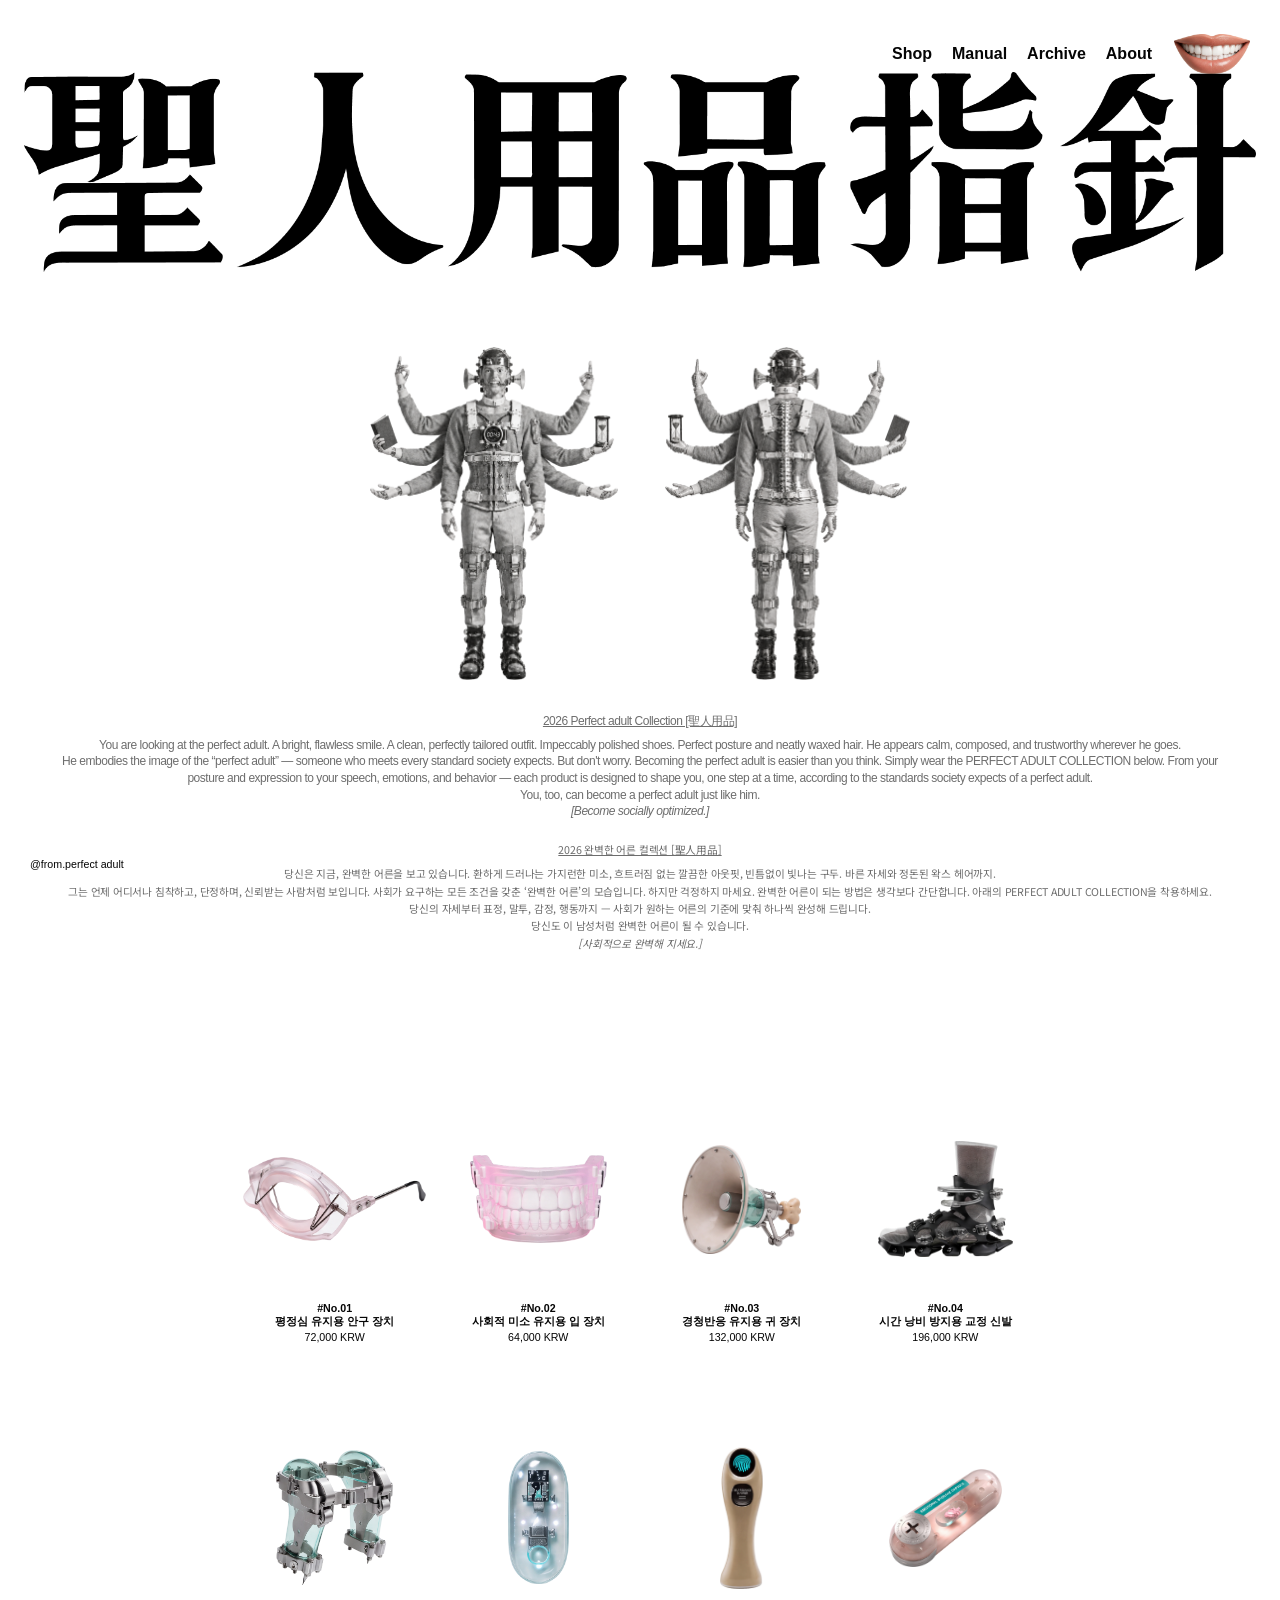
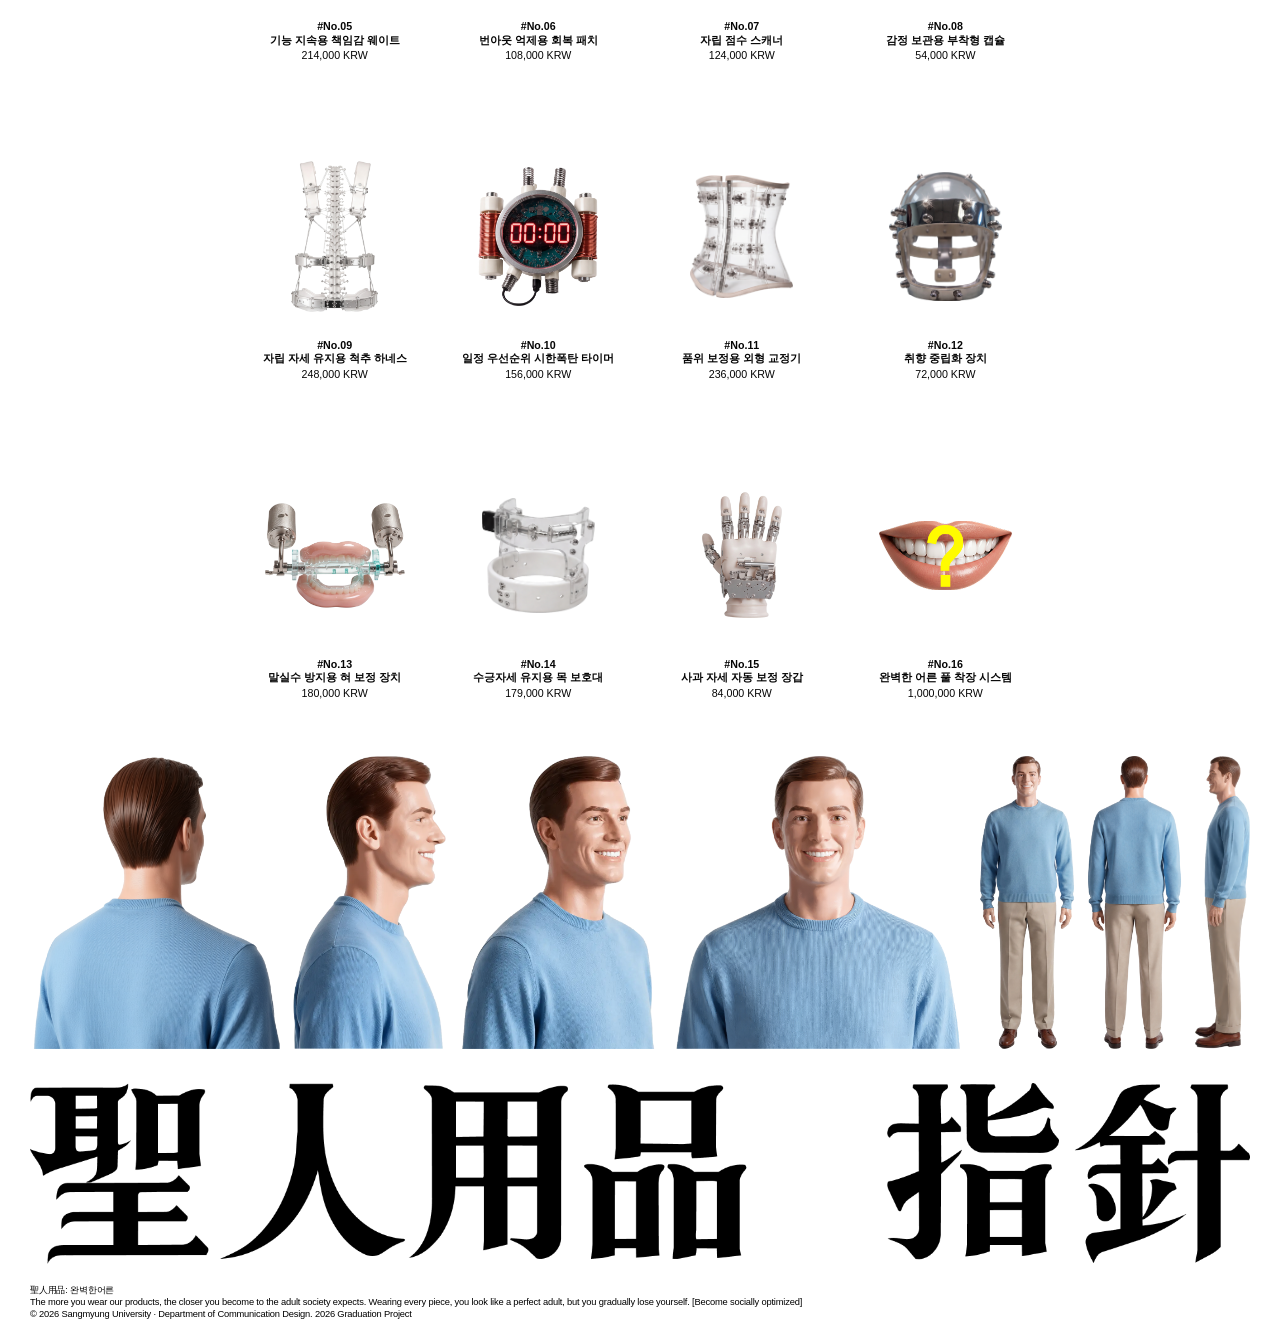
==== index.html @ 244e5c30 "Add adjustable home hero image controls" ====
<!doctype html>
<html lang="ko">
  <head>
    <meta charset="UTF-8" />
    <meta name="viewport" content="width=device-width, initial-scale=1.0" />
    <title>聖人用品指針 | Shop</title>
    <link rel="stylesheet" href="css/font.css?v=20260928-2" />
    <link rel="stylesheet" href="css/common.css?v=20260929-1" />
    <link rel="stylesheet" href="css/product-cards.css?v=20260929-1" />
    <link rel="stylesheet" href="css/pages/home.css?v=20260929-1" />
  </head>
  <body data-page="shop">
    <script src="js/shared/data.js?v=20260928-1"></script>
    <script src="js/shared/common.js?v=20260928-1"></script>
    <script src="js/pages/home.js?v=20260928-2"></script>
  </body>
</html>
---- css/font.css ----
@font-face {
  font-family: "Noto Sans KR";
  src: url("../assets/fonts/NotoSansKR-Variable.ttf") format("truetype");
  font-style: normal;
  font-weight: 100 900;
  font-display: swap;
}

@font-face {
  font-family: "SM3 Gyeonchul Myeongjo";
  src: url("../assets/fonts/SM3GyeonchulMyeongjo-Regular.otf") format("opentype");
  font-style: normal;
  font-weight: 400;
  font-display: swap;
}

@font-face {
  font-family: "Arial Narrow";
  src: local("Arial Narrow"), local("Arial");
}

:root {
  --red: #000000;
  --ink: #050505;
  --muted: #b8b8b8;
  --page: #ffffff;
  --en-font: Helvetica, "Helvetica Neue", Arial, sans-serif;
  --kr-font: Pretendard, "Noto Sans KR", "Helvetica Neue", Arial, sans-serif;
}
---- css/common.css ----
/*
  [모든 페이지 공통 수정 지도]
  - 전체 기본 글꼴/배경: html, body
  - 커서 이미지: html, body, body * 선택자
  - 상단 고정 영역: .top-bar
  - 우측 입술 버튼: .brand-toggle, .brand-mark
  - 좌측 한자 로고: .brand-title, .brand-logo
  - Shop/Manual/Archive/About 메뉴: .menu-panel, .side-nav
  - 메뉴 항목 사이 간격: .nav-primary-group
  - 왼쪽 아래 계정명: .footer-handle
  - 모든 페이지 마지막 큰 로고: .site-end, .site-end-logo
  - 마지막 설명 글: .site-end-copy
*/
* {
  box-sizing: border-box;
}

html,
body {
  margin: 0;
  width: 100%;
  min-height: 100%;
  overflow-x: hidden;
  overflow-y: auto;
  background: transparent;
  color: var(--ink);
  font-family: var(--en-font);
}

/*
  페이지 스크롤 고정 강도:
  mandatory = 휠을 놓으면 가장 가까운 구간에 확실하게 맞춤
  proximity = 구간 가까이에서만 부드럽게 맞춤
*/
html {
  scroll-snap-type: y proximity;
  scroll-behavior: smooth;
}

/* 메인은 첫 화면과 마지막 화면만 멈추고, 중간 내용은 자연스럽게 스크롤됩니다. */
.home-intro,
.detail-gallery,
.detail-related-message,
.detail-related-grid .product-tile,
.manual-intro,
.manual-section,
.archive-intro,
.archive-project,
.site-end {
  scroll-snap-align: start;
  scroll-snap-stop: normal;
}

/* 메인 첫 화면과 마지막 bottom_logo 영역은 정확히 멈춥니다. */
.home-intro,
.site-end {
  scroll-snap-stop: always;
}

a {
  color: inherit;
  text-decoration: none;
}

button,
a {
  -webkit-tap-highlight-color: transparent;
}

/* 전체 사이트 마우스 커서: 원본은 assets/Mouse cursor.png 입니다. */
html,
body,
body *,
button,
a,
input,
select,
textarea,
[role="button"] {
  cursor:
    url("../assets/graphics/mouse-cursor-large.png") 16 10,
    auto !important;
}

.site-frame {
  position: relative;
  width: 100vw;
  min-height: calc(2360px * var(--stage-scale, 1));
  overflow: visible;
  background: var(--page);
}

.top-bar {
  position: fixed;
  top: 0;
  left: 0;
  z-index: 30;
  width: 100vw;
  height: 108px;
  background: #fff;
}

.brand-toggle {
  /* 입술 버튼 위치(top/right)와 크기(width/height)입니다. */
  position: absolute;
  top: 30px;
  right: 30px;
  z-index: 33;
  display: flex;
  align-items: center;
  justify-content: center;
  width: 76px;
  height: 48px;
  padding: 0;
  border: 0;
  background: transparent;
}

.brand-mark {
  display: block;
  width: 100%;
  height: 100%;
  object-fit: contain;
}

.brand-title {
  /* 왼쪽 한자 로고의 위치입니다. */
  position: absolute;
  top: 30px;
  left: 30px;
  display: flex;
  align-items: center;
  margin: 0;
}

.brand-home {
  display: inline-flex;
  align-items: center;
  justify-content: center;
}

.brand-logo {
  display: block;
  width: 190px;
  height: auto;
}

.menu-panel {
  /* 메뉴 전체를 입술 왼쪽에 배치하는 영역입니다. */
  position: fixed;
  top: 30px;
  right: 128px;
  z-index: 31;
  display: flex;
  align-items: center;
  width: auto;
  height: 48px;
  padding: 0;
  background: transparent;
  transition:
    opacity 160ms ease,
    visibility 160ms ease;
}

.side-nav {
  font-family: "Arial Narrow", Arial, sans-serif;
  font-size: 16px;
  font-weight: 700;
  line-height: 1;
}

.side-nav {
  display: flex;
  align-items: center;
}

.nav-primary-group {
  /* Shop, Manual, Archive, About 사이의 간격입니다. */
  display: flex;
  align-items: center;
  gap: 20px;
}

.nav-primary-group {
  margin: 0;
}

.side-nav a {
  display: block;
  margin: 0;
  white-space: nowrap;
}

.side-nav a.active {
  font-weight: inherit;
}

.collection-index {
  display: none;
}

.menus-hidden .menu-panel {
  opacity: 0;
  pointer-events: none;
  visibility: hidden;
}

.footer-handle {
  position: fixed;
  left: calc(30px * var(--stage-scale, 1));
  bottom: calc(32px * var(--stage-scale, 1));
  z-index: 20;
  margin: 0;
  font-size: calc(16px * var(--stage-scale, 1));
  transition: opacity 180ms ease;
}

.site-end-visible .footer-handle {
  opacity: 0;
  pointer-events: none;
}

/* 모든 페이지의 마지막 화면: 로고 크기와 위 간격은 여기서 조정합니다. */
.site-end {
  position: relative;
  z-index: 2;
  width: 100%;
  padding: calc(5px * var(--stage-scale, 1)) 30px 24px;
  background: #fff;
  color: #000;
}

.site-end-logo {
  display: block;
  width: 100%;
  height: auto;
}

/* 하단 프로젝트 정보: Helvetica Neue / 14px / 행간 18px / 자간 -2% */
.site-end-copy {
  margin-top: calc(30px * var(--stage-scale, 1));
  font-family: var(--en-font);
  font-size: calc(14px * var(--stage-scale, 1));
  font-weight: 500;
  line-height: calc(18px * var(--stage-scale, 1));
  letter-spacing: -0.02em;
}

.site-end-copy p {
  margin: 0;
}

@media (max-width: 760px) {
  html {
    scroll-snap-type: y proximity;
  }

  .site-end {
    padding: 90px 16px 18px;
  }

  .site-end-copy {
    margin-top: 10px;
    font-size: 10px;
    line-height: 13px;
  }

  .brand-toggle {
    top: 14px;
    right: 14px;
    width: 54px;
    height: 34px;
  }

  .menu-panel {
    right: 82px;
    height: 62px;
  }

  .side-nav {
    font-size: 12px;
  }

  .nav-primary-group {
    gap: 14px;
  }
}
---- css/product-cards.css ----
/*
  [제품 카드 수정 지도]
  - 카드 하나의 기본 크기: .product-tile
  - 제품별 PNG 크기: 각 .product-tile[data-slot="번호"]의 --image-width
  - 제품별 착용컷 크기: --model-image-width
  - 이미지 영역 높이: .product-link
  - 기본 제품 이미지: .product-image
  - 마우스 오버 착용 이미지: .product-hover-image
  - 번호 글자: .product-number
  - 한글 제품명: .product-name
  - 가격: .product-price
*/
.product-tile {
  position: relative;
  --image-max-height: 270px;
  --model-image-width: var(--image-width);
  --model-image-max-height: 270px;
  width: calc(300px * var(--stage-scale, 1));
  min-height: calc(365px * var(--stage-scale, 1));
  text-align: center;
}

/* 상품별 제품 PNG 너비 조정은 --image-width에서 하면 됩니다. */
/* 상품별 인물 착용컷 PNG 너비 조정은 --model-image-width에서 하면 됩니다. */
.product-tile[data-slot="1"] {
  --image-width: 275px;
  --model-image-width: 240px;
}

.product-tile[data-slot="2"] {
  --image-width: 205px;
  --model-image-width: 240px;
}

.product-tile[data-slot="3"] {
  --image-width: 179px;
  --model-image-width: 240px;
}

.product-tile[data-slot="4"] {
  --image-width: 202px;
  --model-image-width: 240px;
}

.product-tile[data-slot="5"] {
  --image-width: 175px;
  --model-image-width: 240px;
}

.product-tile[data-slot="6"] {
  --image-width: 91px;
  --model-image-width: 240px;
}

.product-tile[data-slot="7"] {
  --image-width: 65px;
  --model-image-width: 240px;
}

.product-tile[data-slot="8"] {
  --image-width: 170px;
  --model-image-width: 240px;
}

.product-tile[data-slot="9"] {
  --image-width: 130px;
  --model-image-width: 240px;
}

/* 10번 제품: 제품 이미지와 인물 이미지 크기를 각각 조정 */
.product-tile[data-slot="10"] {
  --image-width: 180px;
  --image-max-height: 240px;
  --model-image-width: 230px;
  --model-image-max-height: 270px;
}

/* 11번 제품 */
.product-tile[data-slot="11"] {
  --image-width: 155px;
  --image-max-height: 240px;
  --model-image-width: 230px;
  --model-image-max-height: 270px;
}

/* 12번 제품 */
.product-tile[data-slot="12"] {
  --image-width: 170px;
  --image-max-height: 270px;
  --model-image-width: 230px;
  --model-image-max-height: 270px;
}

/* 13번 제품 */
.product-tile[data-slot="13"] {
  --image-width: 210px;
  --image-max-height: 270px;
  --model-image-width: 230px;
  --model-image-max-height: 270px;
}

/* 14번 제품 */
.product-tile[data-slot="14"] {
  --image-width: 170px;
  --image-max-height: 270px;
  --model-image-width: 230px;
  --model-image-max-height: 270px;
}

.product-tile[data-slot="15"] {
  --image-width: 120px;
  --model-image-width: 230px;
}

.product-tile[data-slot="16"] {
  --image-width: 200px;
  --model-image-width: 230px;
}

.product-link {
  /* 이미지가 들어가는 고정 높이 영역입니다. */
  position: relative;
  display: flex;
  align-items: center;
  justify-content: center;
  width: 100%;
  height: calc(270px * var(--stage-scale, 1));
}

.product-image {
  /* 기본 제품 PNG의 실제 표시 크기와 위치입니다. */
  display: block;
  width: calc(var(--image-width, 250px) * var(--stage-scale, 1));
  height: auto;
  max-width: 100%;
  max-height: calc(var(--image-max-height, 270px) * var(--stage-scale, 1));
  object-fit: contain;
  cursor: pointer;
  opacity: 1;
  transition:
    opacity 500ms ease,
    filter 500ms ease;
}

.product-hover-image {
  /* 마우스를 올렸을 때 나타나는 착용컷의 크기와 위치입니다. */
  position: absolute;
  top: 50%;
  left: 50%;
  display: block;
  width: calc(
    var(--model-image-width, var(--image-width, 250px)) * var(--stage-scale, 1)
  );
  height: auto;
  max-width: 100%;
  max-height: calc(
    var(--model-image-max-height, 270px) * var(--stage-scale, 1)
  );
  object-fit: contain;
  opacity: 0;
  pointer-events: none;
  transform: translate(-50%, -50%);
  transition:
    opacity 500ms ease,
    filter 500ms ease;
}

.product-link:hover .product-image {
  filter: contrast(1.04) saturate(1.05);
}

.product-tile.is-model-visible .product-image {
  opacity: 0;
}

.product-tile.is-model-visible .product-hover-image {
  opacity: 1;
  filter: contrast(1.04) saturate(1.05);
}

/* 제품 번호, 이름과 가격 폰트/간격 조정은 여기서 하면 됩니다. */
.product-number {
  margin: calc(20px * var(--stage-scale, 1)) 0
    calc(4px * var(--stage-scale, 1));
  font-family: "Arial Narrow", Arial, sans-serif;
  font-size: calc(16px * var(--stage-scale, 1));
  font-weight: 900;
  line-height: 1;
}

.product-name {
  display: flex;
  align-items: flex-start;
  justify-content: center;
  min-height: calc(4px * var(--stage-scale, 1));
  margin: 0 0 calc(7px * var(--stage-scale, 1));
  font-size: calc(16px * var(--stage-scale, 1));
  font-weight: 900;
  line-height: 1.05;
  text-transform: uppercase;
  word-break: keep-all;
}

.product-price {
  margin: 0;
  font-family: "Arial Narrow", Arial, sans-serif;
  font-size: calc(16px * var(--stage-scale, 1));
  line-height: 1;
}
---- css/pages/home.css ----
/*
  [메인페이지 수정 지도]
  - 페이지 전체 30px 여백: .shop-page
  - 첫 화면 높이/위치/세 칸 구성: .home-intro
  - 영문 글꼴: .intro-copy-english
  - 한글 글꼴: .intro-copy-korean
  - 중앙 인물 전체 크기와 위치: .intro-hero-figure, .intro-hero-image-pair
  - 앞 흑백 이미지: .intro-hero-image-front-gray
  - 앞 컬러 이미지: .intro-hero-image-front-color
  - 뒤 흑백 이미지: .intro-hero-image-back-gray
  - 뒤 컬러 이미지: .intro-hero-image-back-color
  - 두 번째 인물 각도 이미지: .people-section, .people-image
  - 제품 목록 위치와 간격: .shop-grid
*/
body[data-page="shop"] .site-frame {
  min-height: calc(3650px * var(--stage-scale, 1));
  background: #fff;
}

.shop-page {
  position: relative;
  min-height: calc(3650px * var(--stage-scale, 1));
  /* 화면 크기와 관계없이 실제 30px 바깥 여백 */
  padding: 0 30px 30px;
  background: #fff;
}

body[data-page="shop"] .brand-title {
  display: none;
}

/* 메인페이지 입술 버튼도 실제 30px 바깥 여백선에 맞춥니다. */
body[data-page="shop"] .brand-toggle {
  top: 30px;
  right: 30px;
  left: auto;
}

body[data-page="shop"] .footer-handle {
  left: 30px;
  bottom: 30px;
}

.home-scroll-logo {
  position: fixed;
  top: calc(108px * var(--stage-scale, 1));
  left: 50%;
  z-index: 32;
  display: block;
  width: calc(100vw - 48px);
  transform: translateX(-50%);
  transform-origin: left top;
  transition:
    top 220ms ease,
    left 220ms ease,
    width 220ms ease,
    transform 220ms ease;
}

.home-scroll-logo.is-small {
  top: 30px;
  left: 30px;
  width: 190px;
  transform: none;
}

.home-scroll-logo img {
  display: block;
  width: 100%;
  height: auto;
}

/* 첫 화면: 큰 로고 아래 정면/뒷면 이미지와 소개문 */
.home-intro {
  position: relative;
  display: flex;
  flex-direction: column;
  align-items: center;
  justify-content: flex-start;
  width: 100%;
  min-height: 100vh;
  padding: calc(520px * var(--stage-scale, 1)) 0
    calc(56px * var(--stage-scale, 1));
  overflow: visible;
  background: #fff;
}

.intro-hero-figure {
  display: grid;
  grid-template-columns: repeat(2, auto);
  align-items: end;
  justify-content: center;
  column-gap: calc(70px * var(--stage-scale, 1));
  width: 100%;
  margin: 0 0 calc(50px * var(--stage-scale, 1));
}

.intro-hero-image-pair {
  position: relative;
  display: block;
  height: calc(500px * var(--stage-scale, 1));
  max-height: 60vh;
}

.intro-hero-image-pair-front {
  aspect-ratio: 997 / 1343;
}

.intro-hero-image-pair-back {
  aspect-ratio: 984 / 1339;
}

.intro-hero-image {
  position: absolute;
  inset: 0;
  display: block;
  width: 100%;
  height: 100%;
  object-fit: fill;
}

/* 인물 이미지 개별 위치/크기 조정
   translate(X, Y): 위치입니다. 예) translate(10px, -20px)
   scale(1): 크기입니다. 예) scale(1.05)는 5% 크게, scale(0.95)는 5% 작게
*/

/* 앞모습 흑백 이미지 위치/크기 */
.intro-hero-image-front-gray {
  transform: translate(0, 0) scale(1);
}

/* 앞모습 컬러 이미지 위치/크기 */
.intro-hero-image-front-color {
  transform: translate(0, 0) scale(1);
}

/* 뒷모습 흑백 이미지 위치/크기 */
.intro-hero-image-back-gray {
  transform: translate(0, 0) scale(1);
}

/* 뒷모습 컬러 이미지 위치/크기 */
.intro-hero-image-back-color {
  transform: translate(0, 0) scale(1);
}

.intro-hero-image-color {
  opacity: 0;
  transition:
    opacity 180ms ease,
    transform 180ms ease;
}

@media (hover: hover) {
  .intro-hero-image-pair:hover .intro-hero-image-color {
    opacity: 1;
  }
}

.intro-copy {
  position: relative;
  z-index: 2;
  width: min(calc(1760px * var(--stage-scale, 1)), 100%);
  color: #6d6d6d;
}
/* 소개글 */
/* 영문 폰트: 20px / 행간 28px / 자간 -3% */
.intro-copy-english {
  font-family: var(--en-font);
  font-size: calc(18px * var(--stage-scale, 1));
  line-height: calc(25px * var(--stage-scale, 1));
  letter-spacing: -0.04em;
  text-align: center;
}

/* 한글 폰트: 22px / 행간 26px / 자간 -2% */
.intro-copy-korean {
  margin-top: calc(32px * var(--stage-scale, 1));
  font-family: var(--kr-font);
  font-size: calc(16px * var(--stage-scale, 1));
  line-height: calc(26px * var(--stage-scale, 1));
  letter-spacing: -0.02em;
  text-align: center;
  word-break: keep-all;
  overflow-wrap: normal;
}

.intro-copy h2 {
  margin: 0 0 calc(10px * var(--stage-scale, 1));
  font: inherit;
  font-weight: 400;
  text-decoration: underline;
  text-underline-offset: calc(2px * var(--stage-scale, 1));
}

.intro-copy p {
  margin: 0;
}

.intro-copy em {
  font-style: italic;
}

/* 두 번째 화면: 합쳐 둔 인물 이미지는 크기만 여기서 조절합니다. */
.people-section {
  display: flex;
  align-items: flex-end;
  justify-content: center;
  width: 100%;
  min-height: auto;
  padding: 0;
  overflow: visible;
  background: #fff;
}

.people-image {
  display: block;
  width: 100%;
  height: auto;
  object-fit: contain;
  object-position: center bottom;
}

.shop-section {
  position: relative;
  min-height: calc(2050px * var(--stage-scale, 1));
  background: #fff;
}

/* 메인 상품 위치 조정: 전체 위치와 간격은 여기서 바꾸면 됩니다. */
.shop-grid {
  position: absolute;
  top: calc(180px * var(--stage-scale, 1));
  left: calc(307px * var(--stage-scale, 1));
  right: calc(307px * var(--stage-scale, 1));
  display: grid;
  grid-template-columns: repeat(4, calc(300px * var(--stage-scale, 1)));
  justify-content: space-between;
  row-gap: calc(112px * var(--stage-scale, 1));
  min-height: calc(1800px * var(--stage-scale, 1));
}

@media (max-width: 760px) {
  .home-scroll-logo {
    top: 22vw;
    width: calc(100vw - 20px);
  }

  .home-scroll-logo.is-small {
    top: 16px;
    left: 16px;
    width: 108px;
  }

  .home-intro {
    min-height: 100svh;
    padding-top: 46vw;
  }

  .intro-hero-figure {
    grid-template-columns: repeat(2, minmax(0, 1fr));
    column-gap: 18px;
    margin-bottom: 28px;
  }

  .intro-hero-image-pair {
    width: 100%;
    height: auto;
    max-height: none;
  }

  .intro-copy {
    width: 100%;
  }

  .intro-copy,
  .intro-copy-korean {
    text-align: center;
  }

  .intro-copy-english {
    font-size: 15px;
    line-height: 20px;
  }

  .intro-copy-korean {
    font-size: 15px;
    line-height: 22px;
  }
}
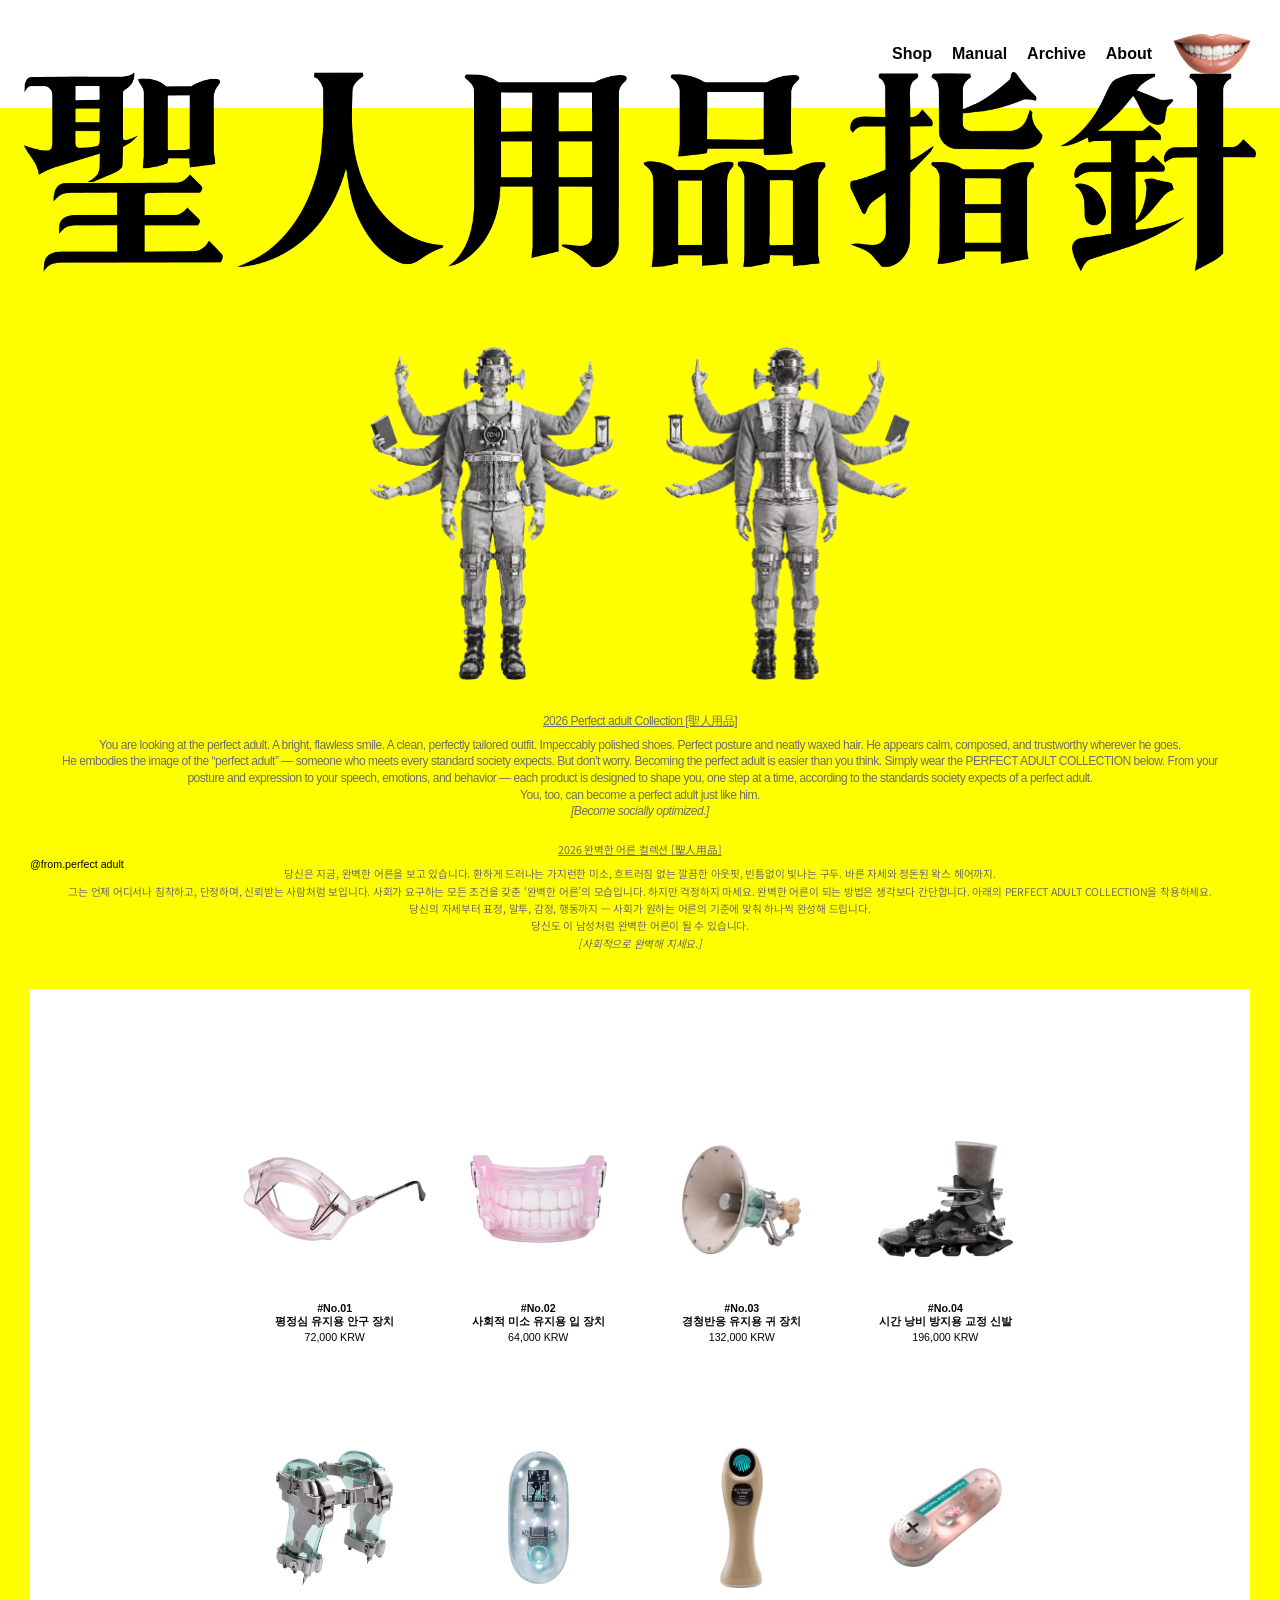
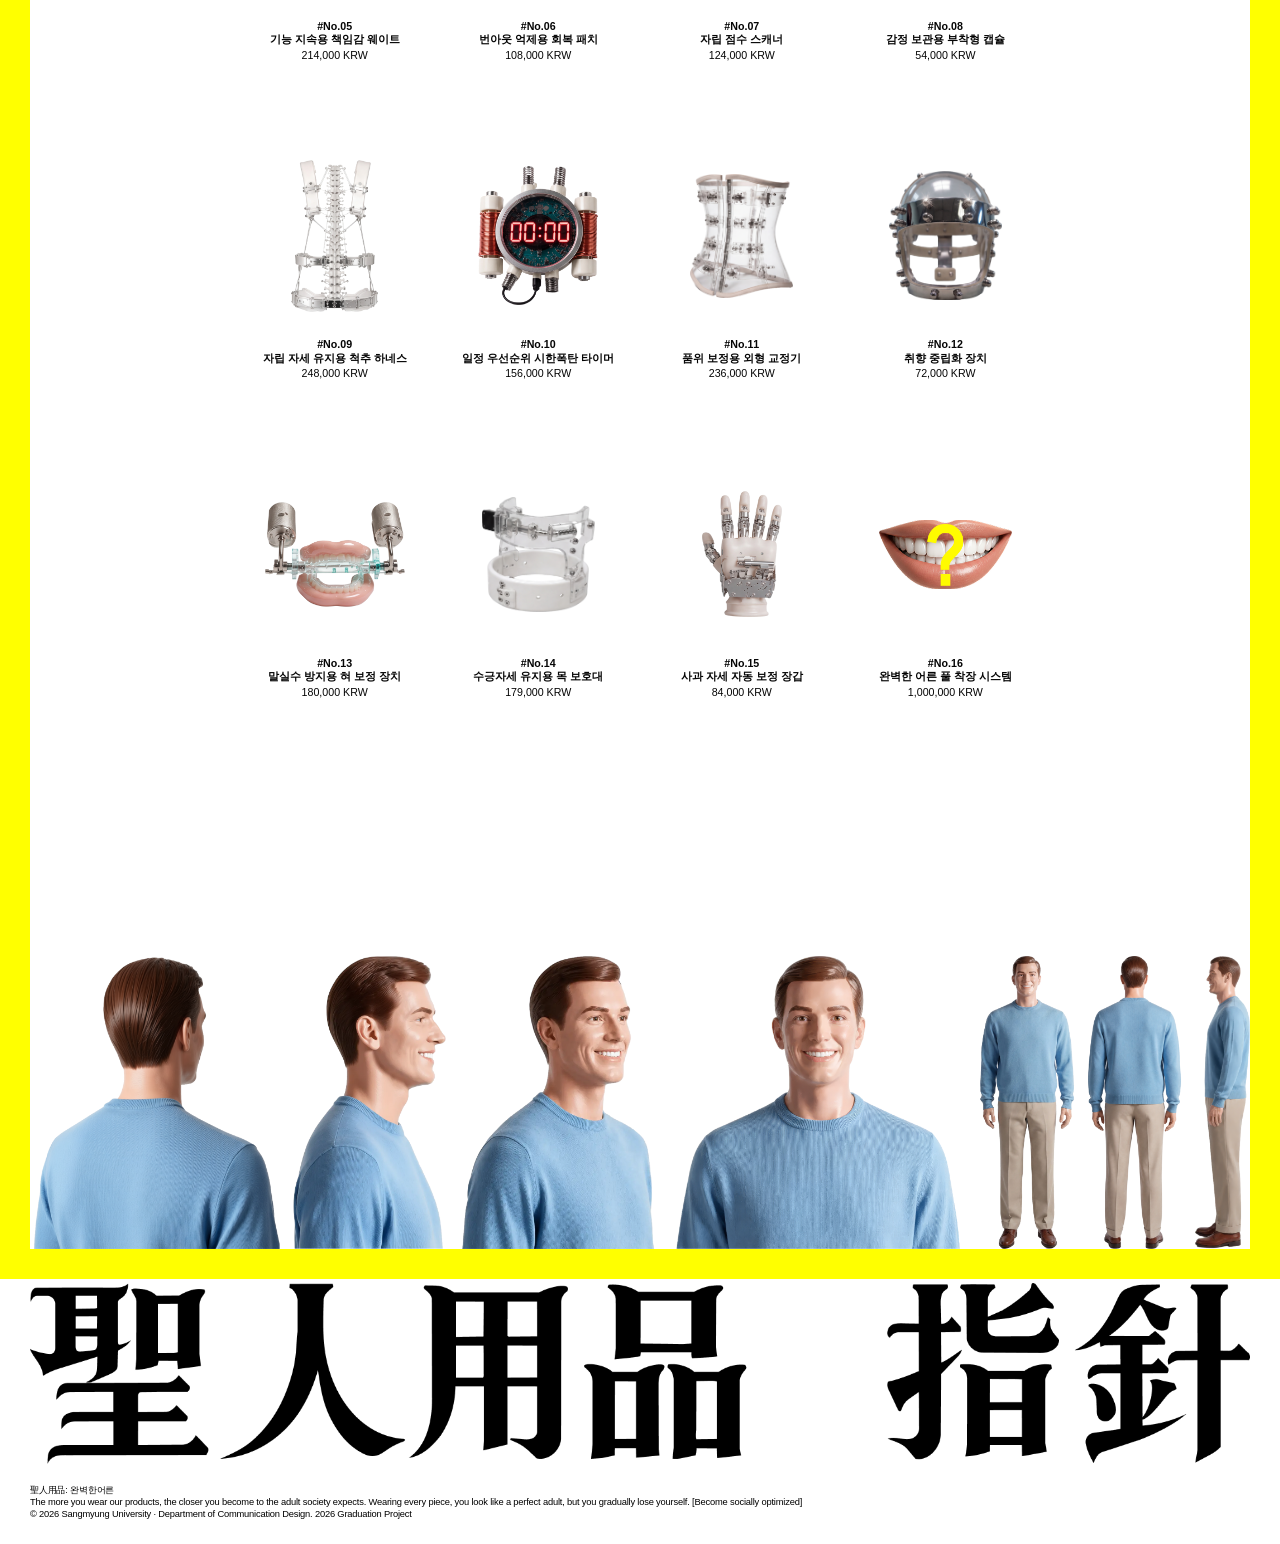
==== commit bc9803d7: "Adjust home sections and manual header colors" ====
--- a/index.html
+++ b/index.html
@@ -7,7 +7,7 @@
     <link rel="stylesheet" href="css/font.css?v=20260928-2" />
     <link rel="stylesheet" href="css/common.css?v=20260929-1" />
     <link rel="stylesheet" href="css/product-cards.css?v=20260929-1" />
-    <link rel="stylesheet" href="css/pages/home.css?v=20260929-1" />
+    <link rel="stylesheet" href="css/pages/home.css?v=20260929-2" />
   </head>
   <body data-page="shop">
     <script src="js/shared/data.js?v=20260928-1"></script>
--- a/css/pages/home.css
+++ b/css/pages/home.css
@@ -11,10 +11,11 @@
   - 뒤 컬러 이미지: .intro-hero-image-back-color
   - 두 번째 인물 각도 이미지: .people-section, .people-image
   - 제품 목록 위치와 간격: .shop-grid
+  - 제품 목록과 하단 사람 이미지 사이 간격: .shop-section
 */
 body[data-page="shop"] .site-frame {
   min-height: calc(3650px * var(--stage-scale, 1));
-  background: #fff;
+  background: #FFFF00;
 }
 
 .shop-page {
@@ -22,7 +23,7 @@
   min-height: calc(3650px * var(--stage-scale, 1));
   /* 화면 크기와 관계없이 실제 30px 바깥 여백 */
   padding: 0 30px 30px;
-  background: #fff;
+  background: #FFFF00;
 }
 
 body[data-page="shop"] .brand-title {
@@ -82,7 +83,7 @@
   padding: calc(520px * var(--stage-scale, 1)) 0
     calc(56px * var(--stage-scale, 1));
   overflow: visible;
-  background: #fff;
+  background: #FFFF00;
 }
 
 .intro-hero-figure {
@@ -119,9 +120,11 @@
   object-fit: fill;
 }
 
-/* 인물 이미지 개별 위치/크기 조정
+/* 인물 이미지 개별 위치/크기 조정:
+   원본 흑백/컬러 이미지 크기가 서로 달라서 여기서 겹침을 맞춥니다.
    translate(X, Y): 위치입니다. 예) translate(10px, -20px)
    scale(1): 크기입니다. 예) scale(1.05)는 5% 크게, scale(0.95)는 5% 작게
+   컬러가 흑백보다 크면 컬러 scale을 0.92처럼 줄이면 됩니다.
 */
 
 /* 앞모습 흑백 이미지 위치/크기 */
@@ -131,7 +134,7 @@
 
 /* 앞모습 컬러 이미지 위치/크기 */
 .intro-hero-image-front-color {
-  transform: translate(0, 0) scale(1);
+  transform: translate(0, 0) scale(0.922);
 }
 
 /* 뒷모습 흑백 이미지 위치/크기 */
@@ -141,7 +144,7 @@
 
 /* 뒷모습 컬러 이미지 위치/크기 */
 .intro-hero-image-back-color {
-  transform: translate(0, 0) scale(1);
+  transform: translate(0, 0) scale(0.915);
 }
 
 .intro-hero-image-color {
@@ -223,7 +226,8 @@
 
 .shop-section {
   position: relative;
-  min-height: calc(2050px * var(--stage-scale, 1));
+  /* 제품 목록과 아래 사람 이미지 사이 간격: 숫자를 키우면 사람 이미지가 더 아래로 내려갑니다. */
+  min-height: calc(2350px * var(--stage-scale, 1));
   background: #fff;
 }
 
@@ -236,7 +240,7 @@
   display: grid;
   grid-template-columns: repeat(4, calc(300px * var(--stage-scale, 1)));
   justify-content: space-between;
-  row-gap: calc(112px * var(--stage-scale, 1));
+  row-gap: calc(110px * var(--stage-scale, 1));
   min-height: calc(1800px * var(--stage-scale, 1));
 }
 
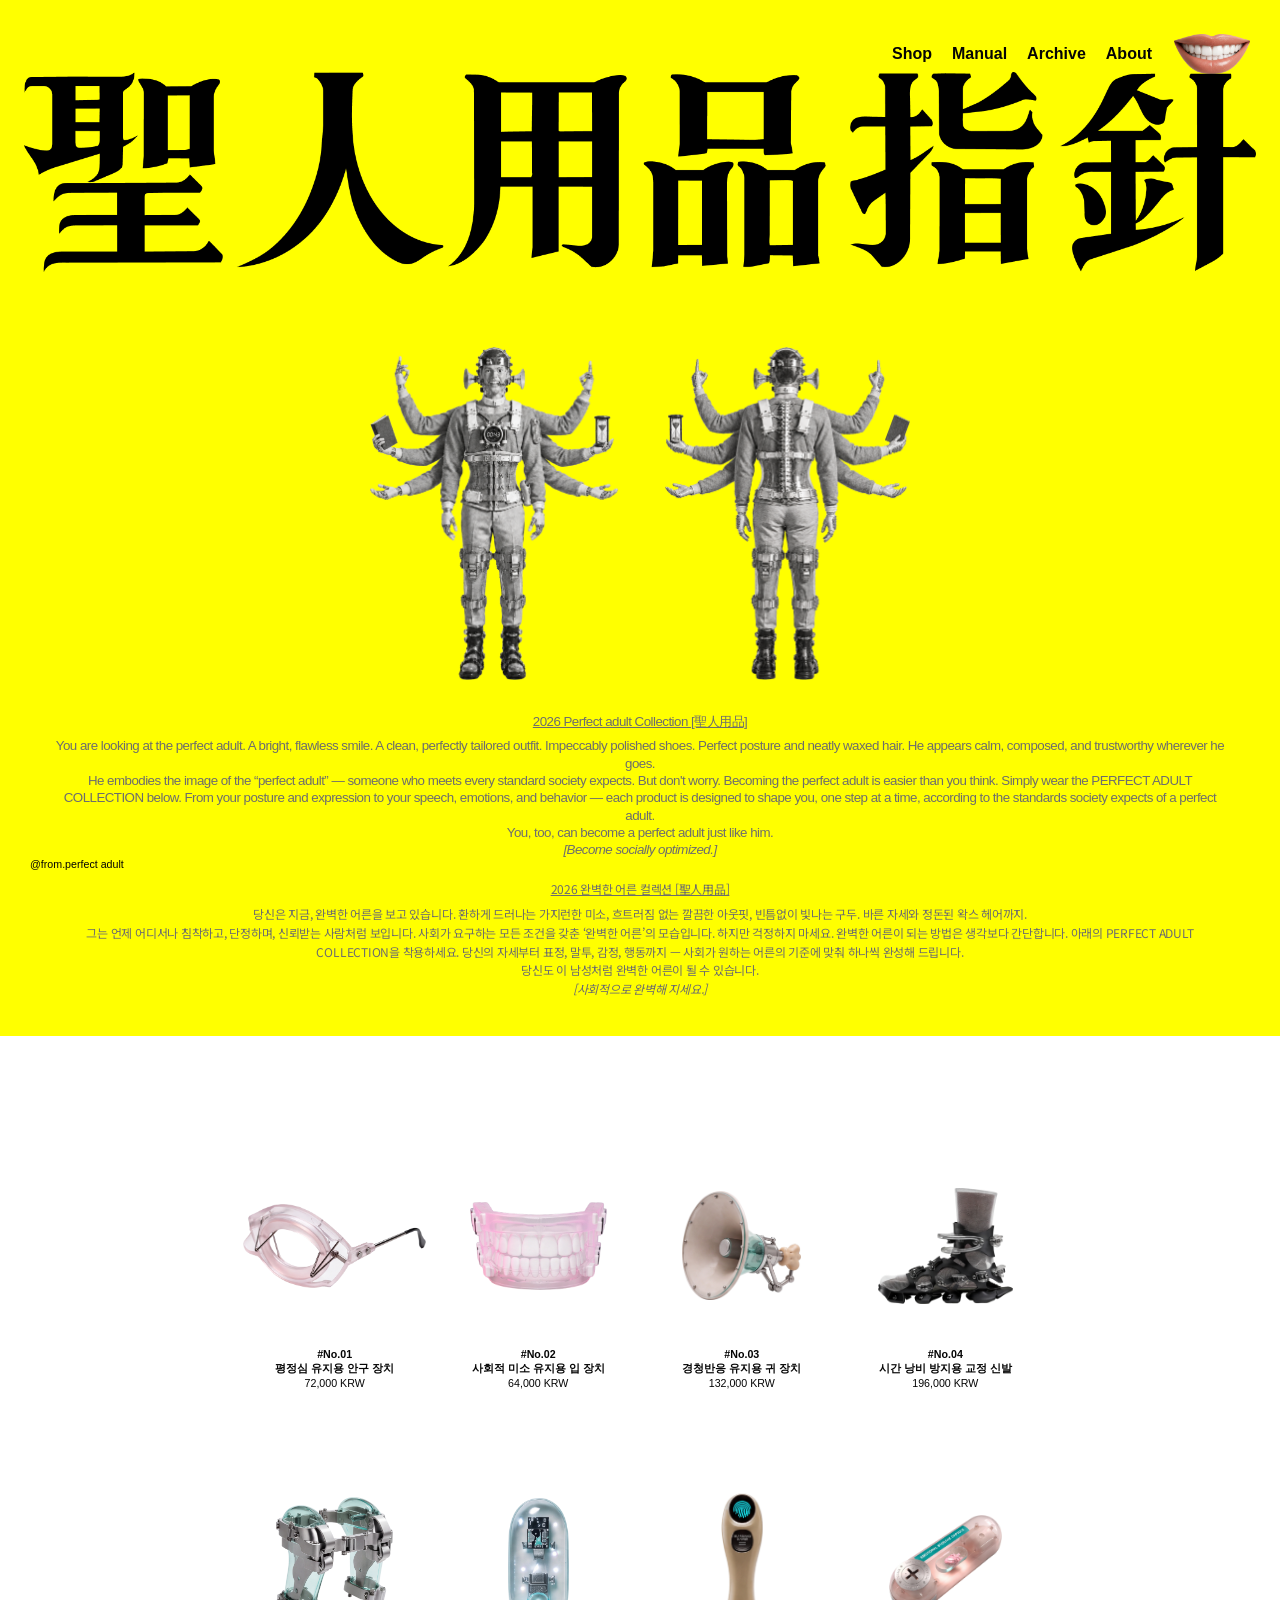
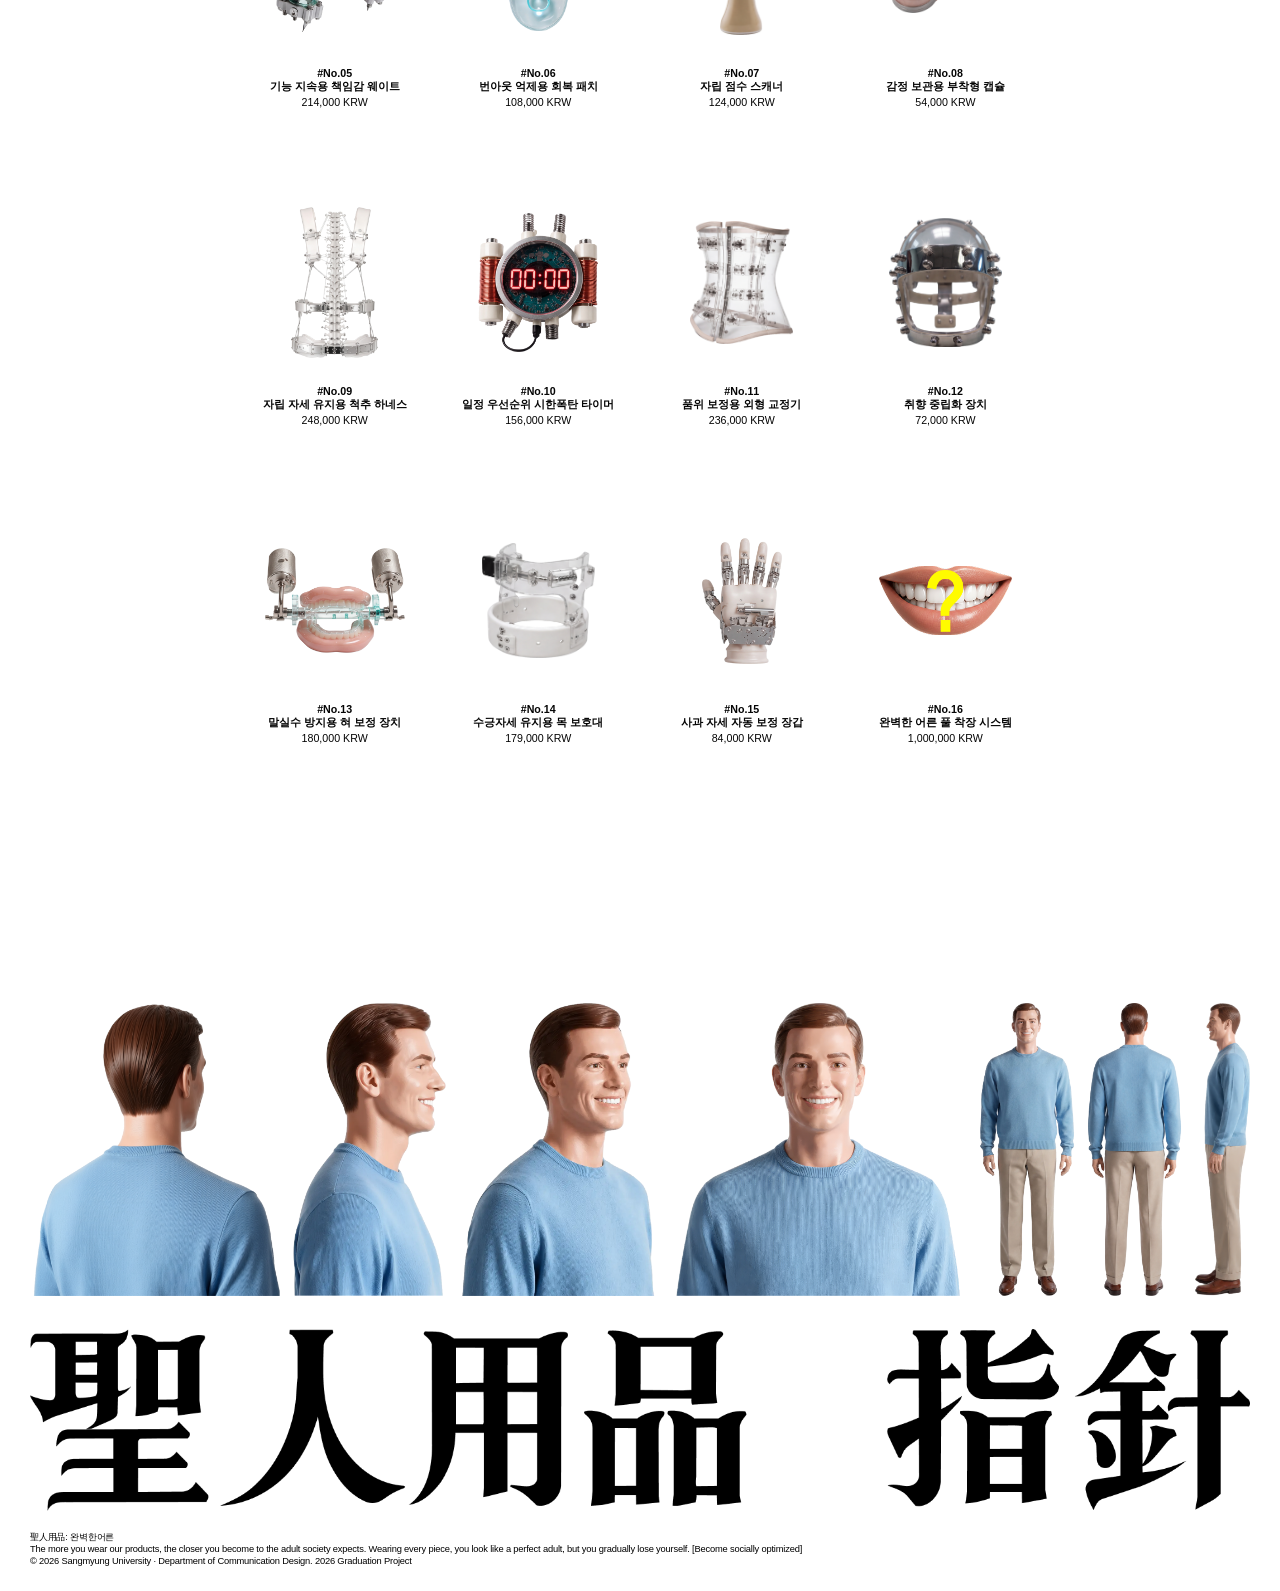
==== commit 8d5fd31c: "Refine home background and hero overlays" ====
--- a/index.html
+++ b/index.html
@@ -7,11 +7,11 @@
     <link rel="stylesheet" href="css/font.css?v=20260928-2" />
     <link rel="stylesheet" href="css/common.css?v=20260929-1" />
     <link rel="stylesheet" href="css/product-cards.css?v=20260929-1" />
-    <link rel="stylesheet" href="css/pages/home.css?v=20260929-2" />
+    <link rel="stylesheet" href="css/pages/home.css?v=20260929-3" />
   </head>
   <body data-page="shop">
     <script src="js/shared/data.js?v=20260928-1"></script>
     <script src="js/shared/common.js?v=20260928-1"></script>
-    <script src="js/pages/home.js?v=20260928-2"></script>
+    <script src="js/pages/home.js?v=20260929-1"></script>
   </body>
 </html>
--- a/css/pages/home.css
+++ b/css/pages/home.css
@@ -15,7 +15,7 @@
 */
 body[data-page="shop"] .site-frame {
   min-height: calc(3650px * var(--stage-scale, 1));
-  background: #FFFF00;
+  background: #fff;
 }
 
 .shop-page {
@@ -23,7 +23,15 @@
   min-height: calc(3650px * var(--stage-scale, 1));
   /* 화면 크기와 관계없이 실제 30px 바깥 여백 */
   padding: 0 30px 30px;
+  background: #fff;
+}
+
+body[data-page="shop"] .top-bar {
   background: #FFFF00;
+}
+
+body[data-page="shop"].shop-products-visible .top-bar {
+  background: #fff;
 }
 
 body[data-page="shop"] .brand-title {
@@ -78,8 +86,9 @@
   flex-direction: column;
   align-items: center;
   justify-content: flex-start;
-  width: 100%;
+  width: calc(100% + 60px);
   min-height: 100vh;
+  margin: 0 -30px;
   padding: calc(520px * var(--stage-scale, 1)) 0
     calc(56px * var(--stage-scale, 1));
   overflow: visible;
@@ -117,7 +126,8 @@
   display: block;
   width: 100%;
   height: 100%;
-  object-fit: fill;
+  object-fit: contain;
+  object-position: center bottom;
 }
 
 /* 인물 이미지 개별 위치/크기 조정:
@@ -134,7 +144,7 @@
 
 /* 앞모습 컬러 이미지 위치/크기 */
 .intro-hero-image-front-color {
-  transform: translate(0, 0) scale(0.922);
+  transform: translate(0, 0) scale(1);
 }
 
 /* 뒷모습 흑백 이미지 위치/크기 */
@@ -144,7 +154,7 @@
 
 /* 뒷모습 컬러 이미지 위치/크기 */
 .intro-hero-image-back-color {
-  transform: translate(0, 0) scale(0.915);
+  transform: translate(0, 0) scale(1);
 }
 
 .intro-hero-image-color {
@@ -170,8 +180,8 @@
 /* 영문 폰트: 20px / 행간 28px / 자간 -3% */
 .intro-copy-english {
   font-family: var(--en-font);
-  font-size: calc(18px * var(--stage-scale, 1));
-  line-height: calc(25px * var(--stage-scale, 1));
+  font-size: calc(20px * var(--stage-scale, 1));
+  line-height: calc(26px * var(--stage-scale, 1));
   letter-spacing: -0.04em;
   text-align: center;
 }
@@ -180,8 +190,8 @@
 .intro-copy-korean {
   margin-top: calc(32px * var(--stage-scale, 1));
   font-family: var(--kr-font);
-  font-size: calc(16px * var(--stage-scale, 1));
-  line-height: calc(26px * var(--stage-scale, 1));
+  font-size: calc(18px * var(--stage-scale, 1));
+  line-height: calc(28px * var(--stage-scale, 1));
   letter-spacing: -0.02em;
   text-align: center;
   word-break: keep-all;
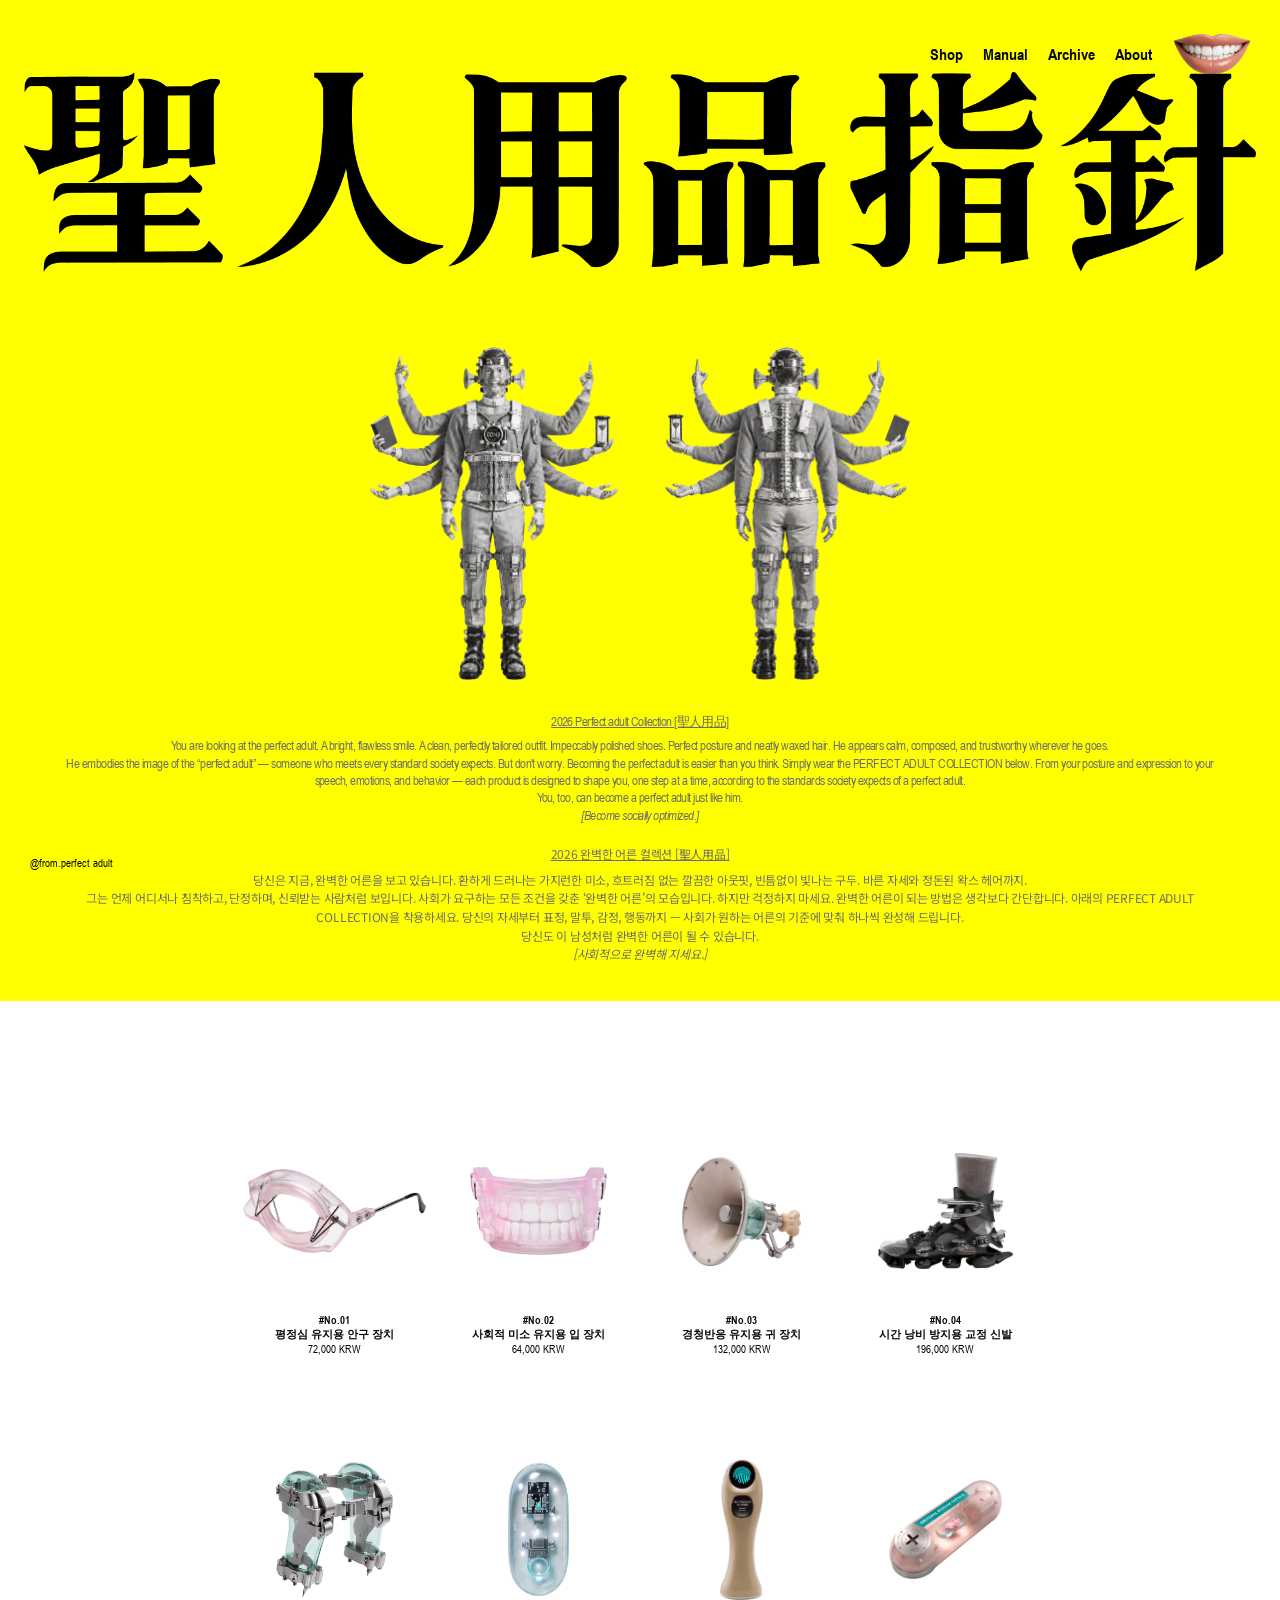
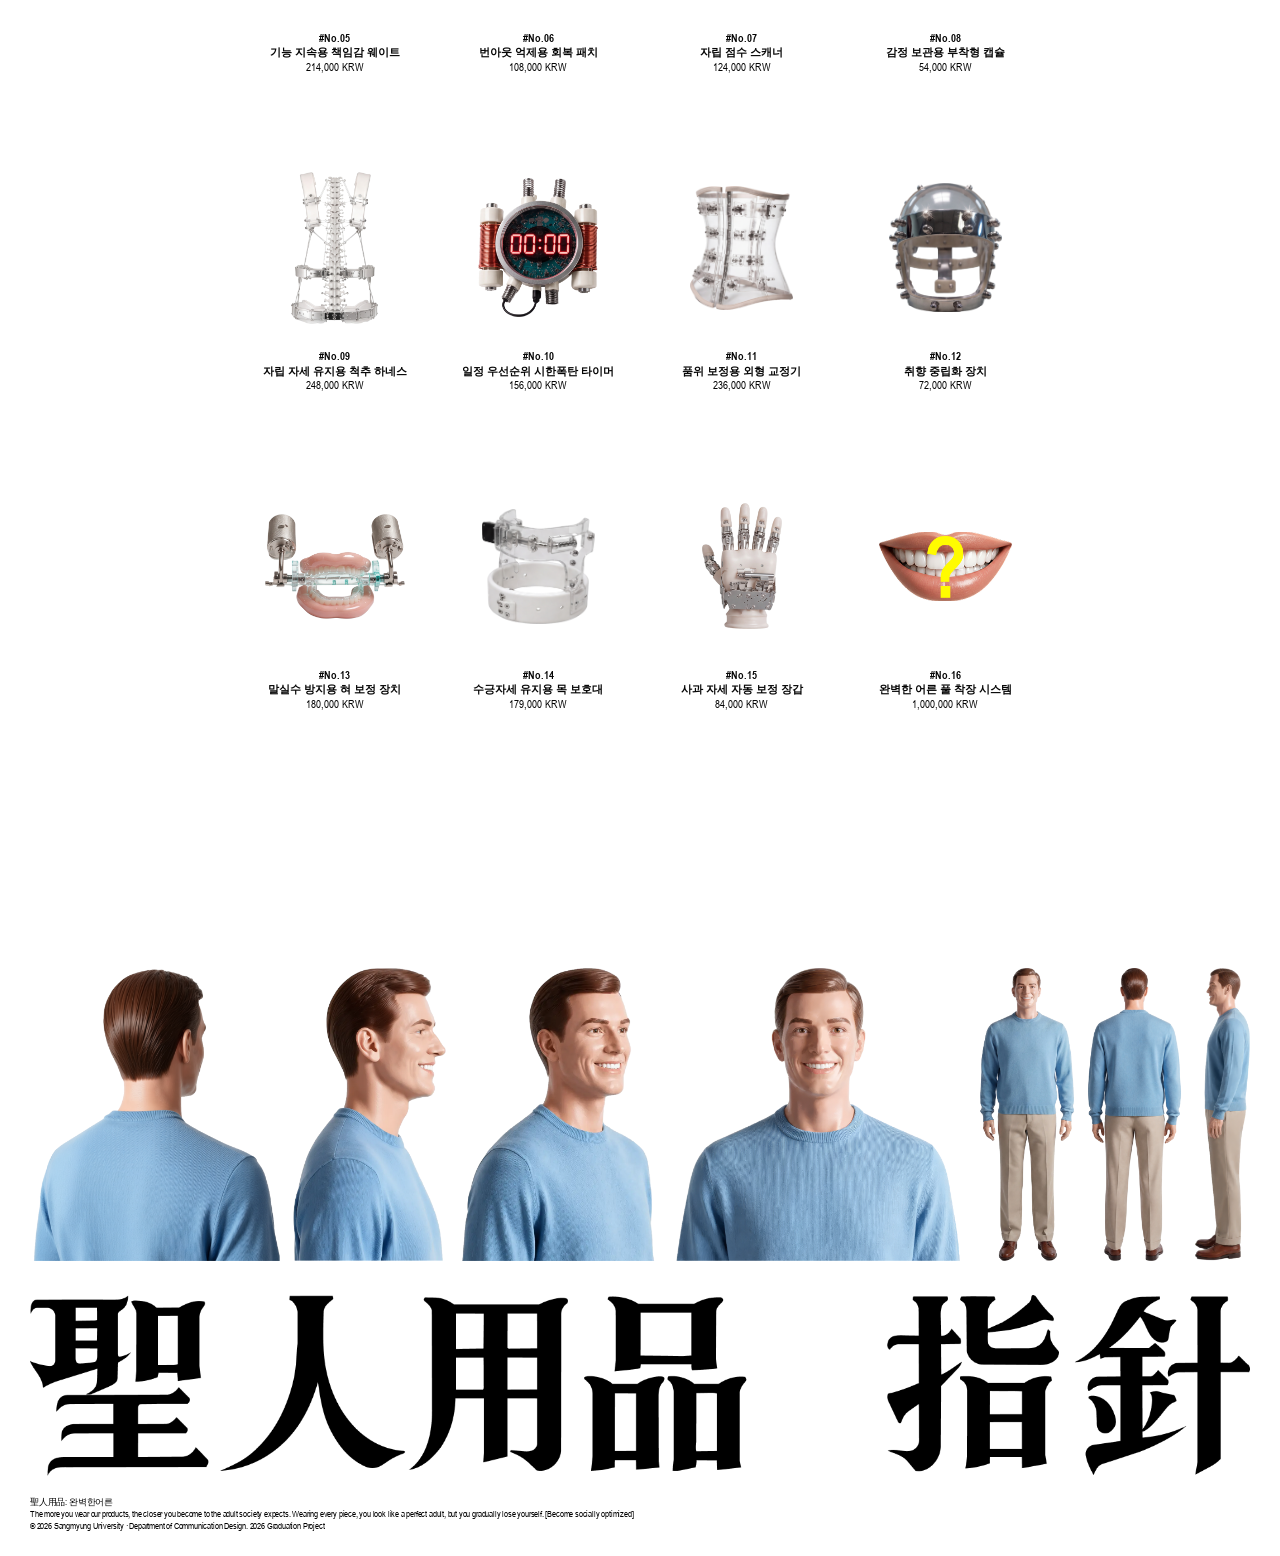
==== commit 2760e7c3: "Bundle Arial Narrow webfont" ====
--- a/index.html
+++ b/index.html
@@ -4,14 +4,14 @@
     <meta charset="UTF-8" />
     <meta name="viewport" content="width=device-width, initial-scale=1.0" />
     <title>聖人用品指針 | Shop</title>
-    <link rel="stylesheet" href="css/font.css?v=20260928-2" />
+    <link rel="stylesheet" href="css/font.css?v=20260929-4" />
     <link rel="stylesheet" href="css/common.css?v=20260929-1" />
     <link rel="stylesheet" href="css/product-cards.css?v=20260929-1" />
-    <link rel="stylesheet" href="css/pages/home.css?v=20260929-3" />
+    <link rel="stylesheet" href="css/pages/home.css?v=20260929-6" />
   </head>
   <body data-page="shop">
-    <script src="js/shared/data.js?v=20260928-1"></script>
+    <script src="js/shared/data.js?v=20260929-2"></script>
     <script src="js/shared/common.js?v=20260928-1"></script>
-    <script src="js/pages/home.js?v=20260929-1"></script>
+    <script src="js/pages/home.js?v=20260929-2"></script>
   </body>
 </html>
--- a/css/font.css
+++ b/css/font.css
@@ -16,7 +16,34 @@
 
 @font-face {
   font-family: "Arial Narrow";
-  src: local("Arial Narrow"), local("Arial");
+  src: url("../assets/fonts/ArialNarrow.ttf") format("truetype");
+  font-style: normal;
+  font-weight: 400;
+  font-display: swap;
+}
+
+@font-face {
+  font-family: "Arial Narrow";
+  src: url("../assets/fonts/ArialNarrow-Bold.ttf") format("truetype");
+  font-style: normal;
+  font-weight: 700;
+  font-display: swap;
+}
+
+@font-face {
+  font-family: "Arial Narrow";
+  src: url("../assets/fonts/ArialNarrow-Italic.ttf") format("truetype");
+  font-style: italic;
+  font-weight: 400;
+  font-display: swap;
+}
+
+@font-face {
+  font-family: "Arial Narrow";
+  src: url("../assets/fonts/ArialNarrow-BoldItalic.ttf") format("truetype");
+  font-style: italic;
+  font-weight: 700;
+  font-display: swap;
 }
 
 :root {
@@ -24,6 +51,6 @@
   --ink: #050505;
   --muted: #b8b8b8;
   --page: #ffffff;
-  --en-font: Helvetica, "Helvetica Neue", Arial, sans-serif;
+  --en-font: "Arial Narrow", "Arial Condensed", Arial, sans-serif;
   --kr-font: Pretendard, "Noto Sans KR", "Helvetica Neue", Arial, sans-serif;
 }
--- a/css/common.css
+++ b/css/common.css
@@ -236,7 +236,7 @@
   height: auto;
 }
 
-/* 하단 프로젝트 정보: Helvetica Neue / 14px / 행간 18px / 자간 -2% */
+/* 하단 프로젝트 정보: Arial Narrow / 14px / 행간 18px / 자간 -2% */
 .site-end-copy {
   margin-top: calc(30px * var(--stage-scale, 1));
   font-family: var(--en-font);
--- a/css/pages/home.css
+++ b/css/pages/home.css
@@ -126,15 +126,15 @@
   display: block;
   width: 100%;
   height: 100%;
-  object-fit: contain;
-  object-position: center bottom;
+  object-fit: fill;
+  object-position: center center;
 }
 
 /* 인물 이미지 개별 위치/크기 조정:
-   원본 흑백/컬러 이미지 크기가 서로 달라서 여기서 겹침을 맞춥니다.
+   컬러 이미지는 흑백 이미지와 같은 캔버스로 맞춘 aligned 파일을 사용합니다.
    translate(X, Y): 위치입니다. 예) translate(10px, -20px)
    scale(1): 크기입니다. 예) scale(1.05)는 5% 크게, scale(0.95)는 5% 작게
-   컬러가 흑백보다 크면 컬러 scale을 0.92처럼 줄이면 됩니다.
+   그래도 미세하게 어긋나면 아래 translate/scale 값만 조절하세요.
 */
 
 /* 앞모습 흑백 이미지 위치/크기 */
@@ -168,6 +168,10 @@
   .intro-hero-image-pair:hover .intro-hero-image-color {
     opacity: 1;
   }
+}
+
+.intro-hero-image-pair.is-color-visible .intro-hero-image-color {
+  opacity: 1;
 }
 
 .intro-copy {
